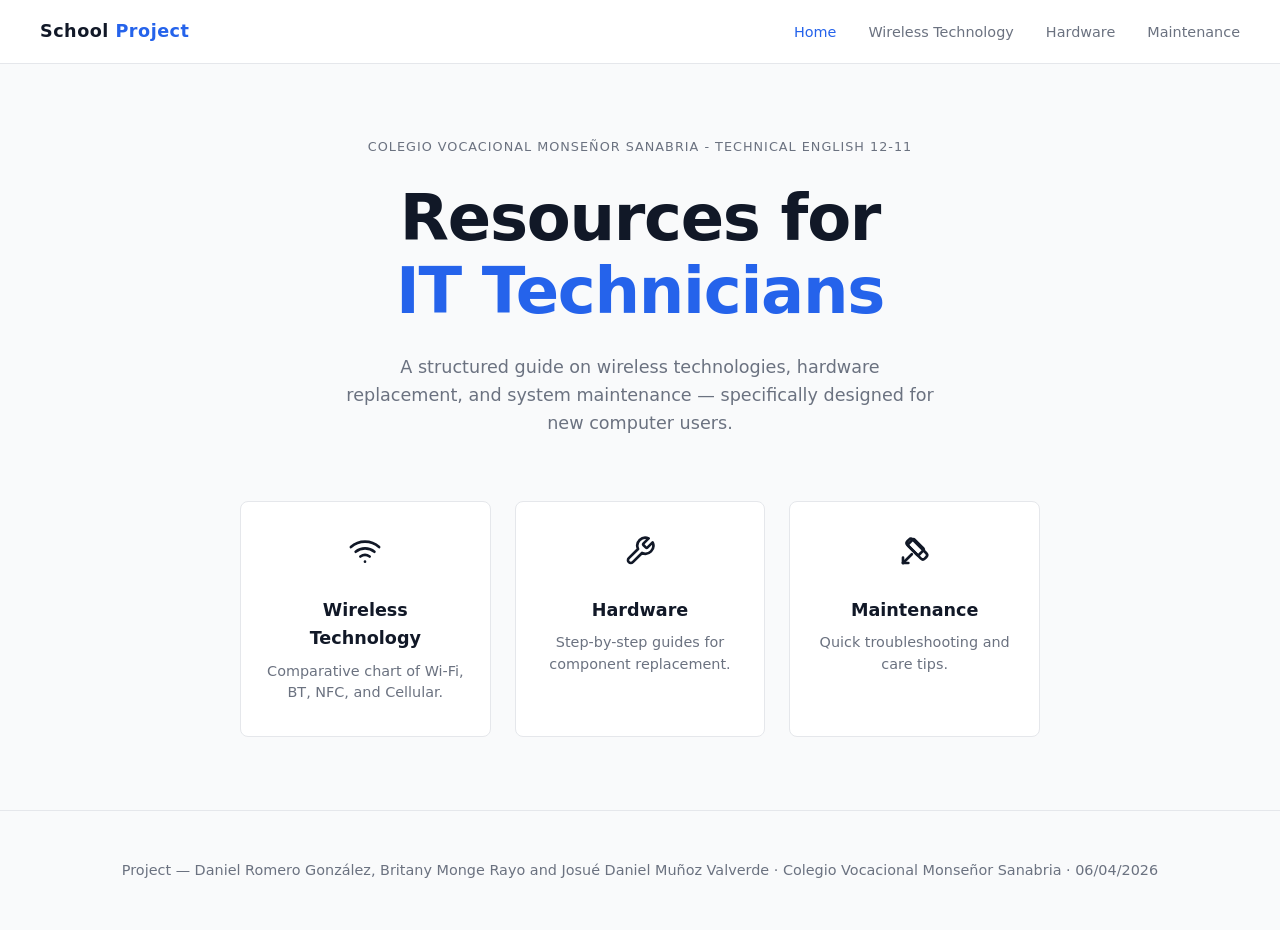
==== index.html @ f1908071 "primer commit" ====
<!DOCTYPE html>
<html lang="en">

<head>
  <meta charset="UTF-8" />
  <meta name="viewport" content="width=device-width, initial-scale=1.0" />
  <meta name="description"
    content="IT Technician Resource Hub — A professional guide for new users covering wireless technology, hardware replacement, and system maintenance." />
  <title>IT Technician Resource Hub</title>
  <link rel="stylesheet" href="css/styles.css" />
</head>

<body>

  <!-- NAVIGATION -->
  <nav class="barra-navegacion">
    <span class="nav-logo">School <span class="acento">Project</span></span>
    <input type="checkbox" id="nav-toggle" class="nav-toggle">
    <label for="nav-toggle" class="nav-toggle-etiqueta">
      <span></span>
    </label>
    <ul class="nav-enlaces">
      <li><a href="index.html" class="activo">Home</a></li>
      <li><a href="pages/wireless.html">Wireless Technology</a></li>
      <li><a href="pages/hardware.html">Hardware</a></li>
      <li><a href="pages/maintenance.html">Maintenance</a></li>
    </ul>
  </nav>

  <!-- SECTION: HOME (HERO) -->
  <section class="hero">
    <div class="hero-contenido">
      <p class="hero-etiqueta">Colegio Vocacional Monseñor Sanabria - Technical English 12-11</p>
      <h1>Resources for<br /><span class="acento">IT Technicians</span></h1>
      <p class="hero-subtitulo">A structured guide on wireless technologies, hardware replacement, and system
        maintenance — specifically designed for new computer users.</p>

      <!-- NAVIGATION CARDS -->
      <div class="cuadricula-tarjetas">
        <a href="pages/wireless.html" class="tarjeta">
          <div class="tarjeta-icono"><svg width="32" height="32" viewBox="0 0 24 24" fill="none" stroke="currentColor" stroke-width="2" stroke-linecap="round" stroke-linejoin="round"><path d="M5 12.55a11 11 0 0 1 14.08 0"></path><path d="M1.42 9a16 16 0 0 1 21.16 0"></path><path d="M8.53 16.11a6 6 0 0 1 6.95 0"></path><line x1="12" y1="20" x2="12.01" y2="20"></line></svg></div>
          <h3>Wireless Technology</h3>
          <p>Comparative chart of Wi-Fi, BT, NFC, and Cellular.</p>
        </a>
        <a href="pages/hardware.html" class="tarjeta">
          <div class="tarjeta-icono"><svg width="32" height="32" viewBox="0 0 24 24" fill="none" stroke="currentColor" stroke-width="2" stroke-linecap="round" stroke-linejoin="round"><path d="M14.7 6.3a1 1 0 0 0 0 1.4l1.6 1.6a1 1 0 0 0 1.4 0l3.77-3.77a6 6 0 0 1-7.94 7.94l-6.91 6.91a2.12 2.12 0 0 1-3-3l6.91-6.91a6 6 0 0 1 7.94-7.94l-3.76 3.76z"></path></svg></div>
          <h3>Hardware</h3>
          <p>Step-by-step guides for component replacement.</p>
        </a>
        <a href="pages/maintenance.html" class="tarjeta">
          <div class="tarjeta-icono"><svg width="32" height="32" viewBox="0 0 24 24" fill="none" stroke="currentColor" stroke-width="2" stroke-linecap="round" stroke-linejoin="round"><path d="m10.3 3.5-3.3 3.3a1 1 0 0 0 0 1.4l6.6 6.6a1 1 0 0 0 1.4 0l3.3-3.3a1 1 0 0 0 0-1.4l-6.6-6.6a1 1 0 0 0-1.4 0Z"/><path d="m10.3 3.5 10.2 10.2a2 2 0 0 1 0 2.8l-1.2 1.2a2 2 0 0 1-2.8 0L6.3 7.5a2 2 0 0 1 0-2.8l1.2-1.2a2 2 0 0 1 2.8 0Z"/><path d="m3 21 6.6-6.6"/><path d="M3 21v-4"/><path d="M3 21h4"/></svg></div>
          <h3>Maintenance</h3>
          <p>Quick troubleshooting and care tips.</p>
        </a>
      </div>
    </div>
  </section>

  <!-- FOOTER -->
  <footer class="pie-pagina">
    <p>Project &mdash; Daniel Romero González, Britany Monge Rayo and Josué Daniel Muñoz Valverde · Colegio Vocacional Monseñor
      Sanabria · 06/04/2026</p>
  </footer>

</body>

</html>
---- css/styles.css ----
/* ── RESET & BASE ─────────────────────────────── */
*,
*::before,
*::after {
  box-sizing: border-box;
  margin: 0;
  padding: 0;
}

:root {
  --bg: #ffffff;
  --superficie: #f9fafb;
  --tarjeta: #ffffff;
  --borde: #e5e7eb;
  --acento: #2563eb;
  --acento2: #059669;
  --texto: #111827;
  --atenuado: #6b7280;
  --radio: 8px;
  --fuente: 'cambria', system-ui, sans-serif;
}

html {
  scroll-behavior: smooth;
}

body {
  background: var(--bg);
  color: var(--texto);
  font-family: var(--fuente);
  font-size: 16px;
  line-height: 1.6;
}

a {
  color: inherit;
  text-decoration: none;
}

/* ── BARRA DE NAVEGACIÓN ───────────────────────── */
.barra-navegacion {
  position: fixed;
  top: 0;
  left: 0;
  right: 0;
  z-index: 100;
  display: flex;
  align-items: center;
  justify-content: space-between;
  padding: 0 2.5rem;
  height: 64px;
  background: rgba(255, 255, 255, 0.95);
  backdrop-filter: blur(8px);
  border-bottom: 1px solid var(--borde);
}

.nav-logo {
  font-size: 1.1rem;
  font-weight: 700;
  letter-spacing: 0.5px;
}

.nav-enlaces {
  list-style: none;
  display: flex;
  gap: 2rem;
}

.nav-enlaces a {
  font-size: 0.9rem;
  color: var(--atenuado);
  transition: all 0.2s;
  font-weight: 500;
}

.nav-enlaces a:hover,
.nav-enlaces a.activo {
  color: var(--acento);
}

/* ── INTERRUPTOR DE NAVEGACIÓN ────────────────────── */
.nav-toggle {
  display: none;
}

.nav-toggle-etiqueta {
  display: none;
  cursor: pointer;
  z-index: 1001;
  padding: 0.5rem;
  margin-right: -0.5rem;
}

.nav-toggle-etiqueta span,
.nav-toggle-etiqueta span::before,
.nav-toggle-etiqueta span::after {
  display: block;
  background: var(--texto);
  height: 2px;
  width: 22px;
  border-radius: 2px;
  position: relative;
  transition: all 0.3s cubic-bezier(0.4, 0, 0.2, 1);
}

.nav-toggle-etiqueta span::before,
.nav-toggle-etiqueta span::after {
  content: '';
  position: absolute;
}

.nav-toggle-etiqueta span::before {
  top: -7px;
  width: 100%;
}

.nav-toggle-etiqueta span::after {
  bottom: -7px;
  width: 100%;
}

/* ANIMACIÓN DEL INTERRUPTOR */
.nav-toggle:checked~.nav-toggle-etiqueta span {
  background: transparent;
}

.nav-toggle:checked~.nav-toggle-etiqueta span::before {
  transform: rotate(45deg);
  top: 0;
}

.nav-toggle:checked~.nav-toggle-etiqueta span::after {
  transform: rotate(-45deg);
  bottom: 0;
}

/* ── COLOR DE ACENTO ───────────────────────────── */
.acento {
  color: var(--acento);
}

/* ── HERO ─────────────────────────────────────── */
.hero {
  min-height: 90vh;
  display: flex;
  align-items: center;
  justify-content: center;
  padding: 8rem 2rem 4rem;
  background: var(--superficie);
  text-align: center;
}

.hero-contenido {
  max-width: 800px;
  width: 100%;
  margin: 0 auto;
  display: flex;
  flex-direction: column;
  align-items: center;
}

.hero-etiqueta {
  font-size: 0.8rem;
  letter-spacing: 1px;
  text-transform: uppercase;
  color: var(--atenuado);
  margin-bottom: 1.5rem;
  font-weight: 500;
}

.hero-contenido h1 {
  font-size: clamp(2.5rem, 5vw, 4rem);
  font-weight: 800;
  line-height: 1.15;
  margin-bottom: 1.5rem;
  letter-spacing: -0.02em;
}

.hero-subtitulo {
  color: var(--atenuado);
  max-width: 600px;
  margin-bottom: 4rem;
  font-size: 1.1rem;
}

/* ── TARJETAS DE INICIO ───────────────────────── */
.cuadricula-tarjetas {
  display: grid;
  grid-template-columns: repeat(auto-fit, minmax(240px, 1fr));
  gap: 1.5rem;
  width: 100%;
}

.tarjeta {
  display: block;
  background: var(--tarjeta);
  border: 1px solid var(--borde);
  border-radius: var(--radio);
  padding: 2rem 1.5rem;
  transition: all 0.2s ease;
  text-align: center;
  align-items: center;
}

.tarjeta:hover {
  border-color: var(--acento);
  box-shadow: 0 4px 12px rgba(0, 0, 0, 0.05);
  transform: translateY(-2px);
}

.tarjeta-icono {
  font-size: 1.8rem;
  margin-bottom: 1rem;
}

.tarjeta h3 {
  font-size: 1.1rem;
  font-weight: 600;
  margin-bottom: 0.5rem;
  color: var(--texto);
}

.tarjeta p {
  font-size: 0.9rem;
  color: var(--atenuado);
  line-height: 1.5;
}

/* ── SECCIONES COMPARTIDAS ─────────────────────── */
.seccion {
  padding: 6rem 2rem;
}

.seccion-interna {
  max-width: 900px;
  margin: 0 auto;
}

.seccion-etiqueta {
  display: inline-block;
  font-size: 0.8rem;
  letter-spacing: 1px;
  text-transform: uppercase;
  color: var(--acento);
  margin-bottom: 1rem;
  font-weight: 600;
}

.seccion-interna h2 {
  font-size: clamp(1.8rem, 3vw, 2.5rem);
  font-weight: 700;
  margin-bottom: 1rem;
  letter-spacing: -0.01em;
}

.seccion-subtitulo {
  color: var(--atenuado);
  font-size: 1.1rem;
  margin-bottom: 3rem;
  max-width: 600px;
}

/* ── SECCIONES DE RELLENO ──────────────────────── */
.seccion-placeholder {
  background: var(--superficie);
  border-top: 1px solid var(--borde);
  border-bottom: 1px solid var(--borde);
}

.proximamente {
  color: var(--atenuado);
  margin-top: 0.5rem;
}

/* ── SECCIÓN DE HARDWARE ───────────────────────── */
.seccion-hardware {
  background: var(--bg);
}

.cuadricula-hw {
  display: grid;
  grid-template-columns: repeat(auto-fit, minmax(280px, 1fr));
  gap: 1.5rem;
}

.tarjeta-hw {
  background: var(--tarjeta);
  border: 1px solid var(--borde);
  border-radius: var(--radio);
  padding: 2rem;
}

.encabezado-hw {
  display: flex;
  align-items: center;
  gap: 0.8rem;
  margin-bottom: 0.5rem;
}

.icono-hw {
  font-size: 1.5rem;
}

.encabezado-hw h3 {
  font-size: 1.2rem;
  font-weight: 600;
}

.enfoque-hw {
  font-size: 0.85rem;
  color: var(--acento2);
  margin-bottom: 1.5rem;
  font-weight: 600;
  text-transform: uppercase;
  letter-spacing: 0.5px;
}

.pasos {
  list-style: none;
  counter-reset: paso;
  display: flex;
  flex-direction: column;
  gap: 1rem;
}

.pasos li {
  counter-increment: paso;
  position: relative;
  padding-left: 2.2rem;
  font-size: 0.95rem;
  color: var(--atenuado);
}

.pasos li strong {
  color: var(--texto);
  font-weight: 600;
}

.pasos li::before {
  content: counter(paso);
  position: absolute;
  left: 0;
  top: 0.15rem;
  width: 1.4rem;
  height: 1.4rem;
  font-size: 0.75rem;
  font-weight: 600;
  background: var(--superficie);
  border: 1px solid var(--borde);
  color: var(--texto);
  border-radius: 50%;
  display: flex;
  align-items: center;
  justify-content: center;
}

/* ── PIE DE PÁGINA ─────────────────────────────── */
.pie-pagina {
  text-align: center;
  padding: 3rem 1rem;
  font-size: 0.9rem;
  color: var(--atenuado);
  border-top: 1px solid var(--borde);
  background: var(--superficie);
}

/* ── SECCIÓN WIRELESS ──────────────────────────── */
.seccion-wireless {
  background: var(--bg);
}

.seccion-interna--wide {
  max-width: 1100px;
}

/* Tabla */
.tabla-wrapper {
  border: 1px solid var(--borde);
  border-radius: var(--radio);
  overflow: hidden;
}

.tabla-comparativa {
  width: 100%;
  border-collapse: collapse;
  font-size: 0.92rem;
}

.tabla-comparativa th {
  padding: 0.8rem 1rem;
  text-align: left;
  font-size: 0.75rem;
  font-weight: 700;
  letter-spacing: 0.6px;
  text-transform: uppercase;
  color: var(--atenuado);
  background: var(--superficie);
  border-bottom: 1px solid var(--borde);
}

.tabla-comparativa td {
  padding: 1rem;
  vertical-align: top;
  border-bottom: 1px solid var(--borde);
  color: var(--atenuado);
  line-height: 1.6;
}

.tabla-comparativa tbody tr:last-child td {
  border-bottom: none;
}

/* Columna Technology */
.tech-nombre {
  font-weight: 700;
  color: var(--texto) !important;
  white-space: nowrap;
}

/* Listas dentro de la tabla */
.lista-tabla {
  list-style: none;
  padding: 0;
  margin: 0;
  display: flex;
  flex-direction: column;
  gap: 0.35rem;
}

.lista-tabla li {
  padding-left: 1rem;
  position: relative;
  font-size: 0.88rem;
}

.lista-tabla li::before {
  content: '–';
  position: absolute;
  left: 0;
  color: var(--atenuado);
}

/* ── SECCIÓN MANTENIMIENTO & FAQ ───────────────── */
.seccion-mantenimiento {
  background: var(--bg);
}

.faq-seccion {
  margin-top: 1rem;
  padding-top: 3rem;
  border-top: 1px solid var(--borde);
}

.faq-encabezado {
  text-align: center;
  margin-bottom: 3rem;
}

.faq-encabezado h2 {
  font-size: 2rem;
  margin-bottom: 0.5rem;
}

.faq-encabezado p {
  color: var(--atenuado);
  max-width: 600px;
  margin: 0 auto;
}

.faq-lista {
  max-width: 800px;
  margin: 0 auto;
  display: flex;
  flex-direction: column;
  gap: 1rem;
}

.faq-item {
  background: var(--tarjeta);
  border: 1px solid var(--borde);
  border-radius: var(--radio);
  overflow: hidden;
  transition: all 0.2s ease;
}

.faq-item:hover {
  border-color: var(--acento);
  box-shadow: 0 4px 12px rgba(0, 0, 0, 0.03);
}

.faq-pregunta {
  padding: 1.5rem;
  font-weight: 600;
  cursor: pointer;
  display: flex;
  justify-content: space-between;
  align-items: center;
  list-style: none; /* remove native arrow */
}

/* hide native arrow in safari/chrome */
.faq-pregunta::-webkit-details-marker {
  display: none;
}
.faq-pregunta::marker {
  display: none;
}

.faq-icono {
  font-size: 1.5rem;
  color: var(--acento);
  transition: transform 0.3s ease;
  line-height: 1;
}

details[open].faq-item .faq-icono {
  transform: rotate(45deg);
}

.faq-respuesta {
  padding: 0 1.5rem 1.5rem;
  color: var(--atenuado);
  font-size: 0.95rem;
  line-height: 1.6;
  margin-top: -0.5rem;
}

/* ── RESPONSIVE ───────────────────────────────── */
@media (max-width: 768px) {
  .barra-navegacion {
    padding: 0 1.5rem;
    height: 72px;
  }

  .nav-toggle-etiqueta {
    display: block;
  }

  .nav-enlaces {
    position: fixed;
    top: 0;
    left: 0;
    right: 0;
    height: 100vh;
    background: #ffffff;
    flex-direction: column;
    align-items: flex-start;
    justify-content: center;
    gap: 1.5rem;
    padding: 2rem 3rem;
    transform: translateX(100%);
    opacity: 0;
    visibility: hidden;
    transition: all 0.5s cubic-bezier(0.16, 1, 0.3, 1);
    z-index: 99;
  }

  .nav-enlaces::before {
    content: "MENU";
    position: absolute;
    top: 100px;
    left: 3rem;
    font-size: 0.75rem;
    font-weight: 700;
    color: var(--atenuado);
    letter-spacing: 2px;
  }

  .nav-enlaces::after {
    content: "© 2026 Colegio Vocacional Monseñor Sanabria";
    position: absolute;
    bottom: 3rem;
    left: 3rem;
    font-size: 0.7rem;
    color: var(--atenuado);
    opacity: 0;
    transition: opacity 0.5s ease 0.6s;
  }

  .nav-toggle:checked~.nav-enlaces::after {
    opacity: 1;
  }

  .nav-enlaces li {
    width: 100%;
    opacity: 0;
    transform: translateX(20px);
    transition: all 0.4s cubic-bezier(0.16, 1, 0.3, 1);
  }

  .nav-enlaces a {
    font-size: clamp(1.8rem, 8vw, 2.5rem);
    font-weight: 800;
    color: var(--texto);
    display: block;
    width: 100%;
    letter-spacing: -0.02em;
    transition: color 0.3s;
  }

  .nav-enlaces a:hover {
    color: var(--acento);
  }

  .nav-enlaces a.activo {
    color: var(--acento);
  }

  /* Animación de entrada escalonada */
  .nav-toggle:checked~.nav-enlaces {
    transform: translateX(0);
    opacity: 1;
    visibility: visible;
    box-shadow: -10px 0 30px rgba(0, 0, 0, 0.05);
  }

  .nav-toggle:checked~.nav-enlaces li {
    opacity: 1;
    transform: translateX(0);
  }

  .nav-toggle:checked~.nav-enlaces li:nth-child(1) {
    transition-delay: 0.3s;
  }

  .nav-toggle:checked~.nav-enlaces li:nth-child(2) {
    transition-delay: 0.35s;
  }

  .nav-toggle:checked~.nav-enlaces li:nth-child(3) {
    transition-delay: 0.4s;
  }

  .nav-toggle:checked~.nav-enlaces li:nth-child(4) {
    transition-delay: 0.45s;
  }

  .hero {
    padding: 9rem 1.5rem 4rem;
  }

  .hero-contenido h1 {
    font-size: 2.8rem;
    margin-bottom: 2rem;
  }

  .hero-subtitulo {
    margin-bottom: 3rem;
  }

  .cuadricula-hw {
    grid-template-columns: 1fr;
  }

  .tarjeta-hw {
    padding: 1.5rem;
  }

  /* Tabla responsive: convierte filas en tarjetas */
  .tabla-wrapper {
    border: none;
    border-radius: 0;
  }

  .tabla-comparativa thead {
    display: none;
  }

  .tabla-comparativa tbody,
  .tabla-comparativa tr,
  .tabla-comparativa td {
    display: block;
    width: 100%;
  }

  .tabla-comparativa tbody tr {
    border: 1px solid var(--borde);
    border-radius: var(--radio);
    margin-bottom: 1rem;
    overflow: hidden;
  }

  .tabla-comparativa td {
    border-bottom: 1px solid var(--borde);
    padding: 0.75rem 1rem;
  }

  .tabla-comparativa td:last-child {
    border-bottom: none;
  }

  .tabla-comparativa td::before {
    content: attr(data-label);
    display: block;
    font-size: 0.7rem;
    font-weight: 700;
    text-transform: uppercase;
    letter-spacing: 0.6px;
    color: var(--acento);
    margin-bottom: 0.3rem;
  }

  .tech-nombre {
    background: var(--superficie);
    font-size: 1rem;
    white-space: normal;
  }
}
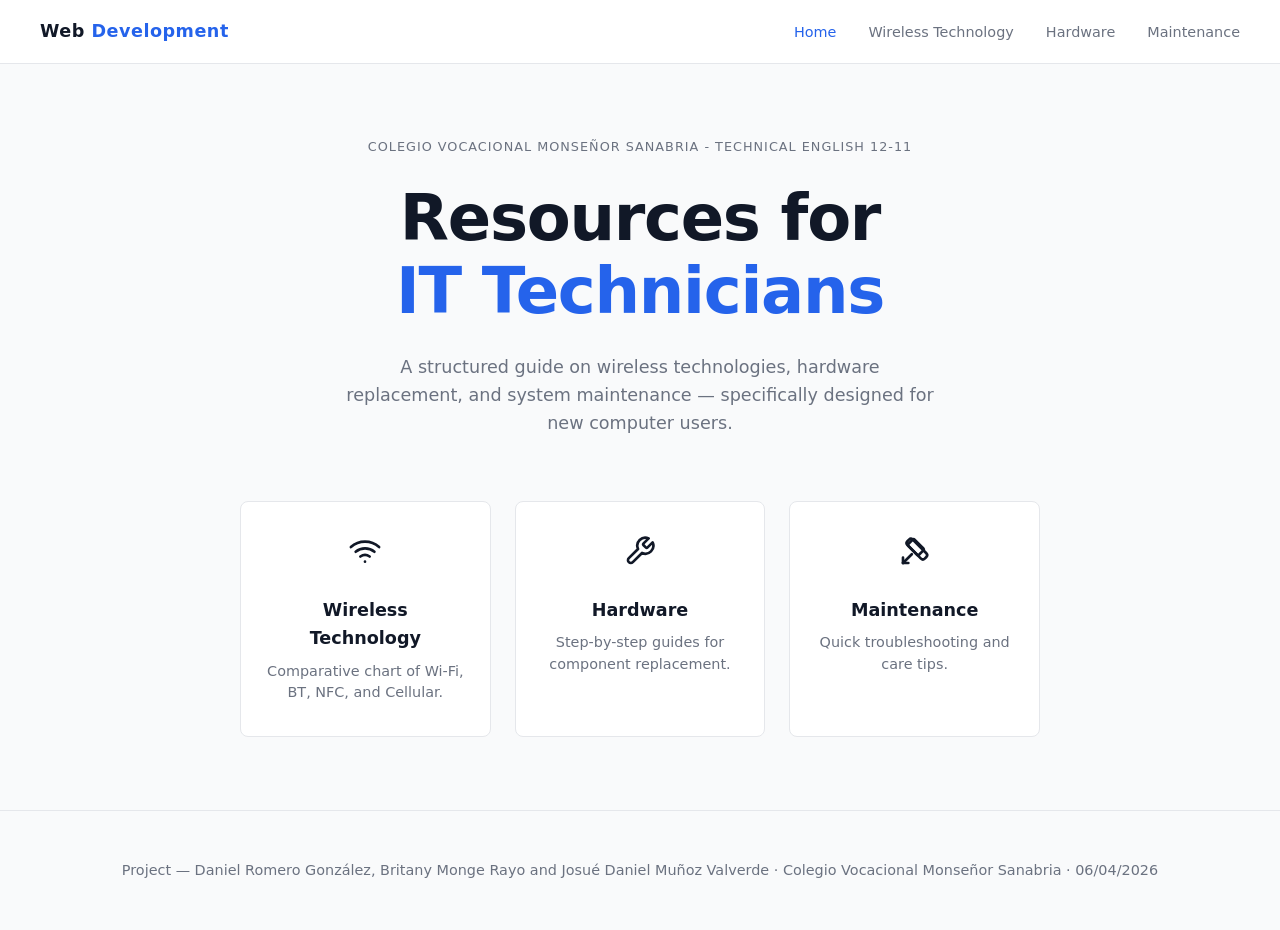
==== commit 79ac5f96: "tercer commit" ====
--- a/index.html
+++ b/index.html
@@ -14,7 +14,7 @@
 
   <!-- NAVIGATION -->
   <nav class="barra-navegacion">
-    <span class="nav-logo">School <span class="acento">Project</span></span>
+    <span class="nav-logo">Web <span class="acento">Development</span></span>
     <input type="checkbox" id="nav-toggle" class="nav-toggle">
     <label for="nav-toggle" class="nav-toggle-etiqueta">
       <span></span>
